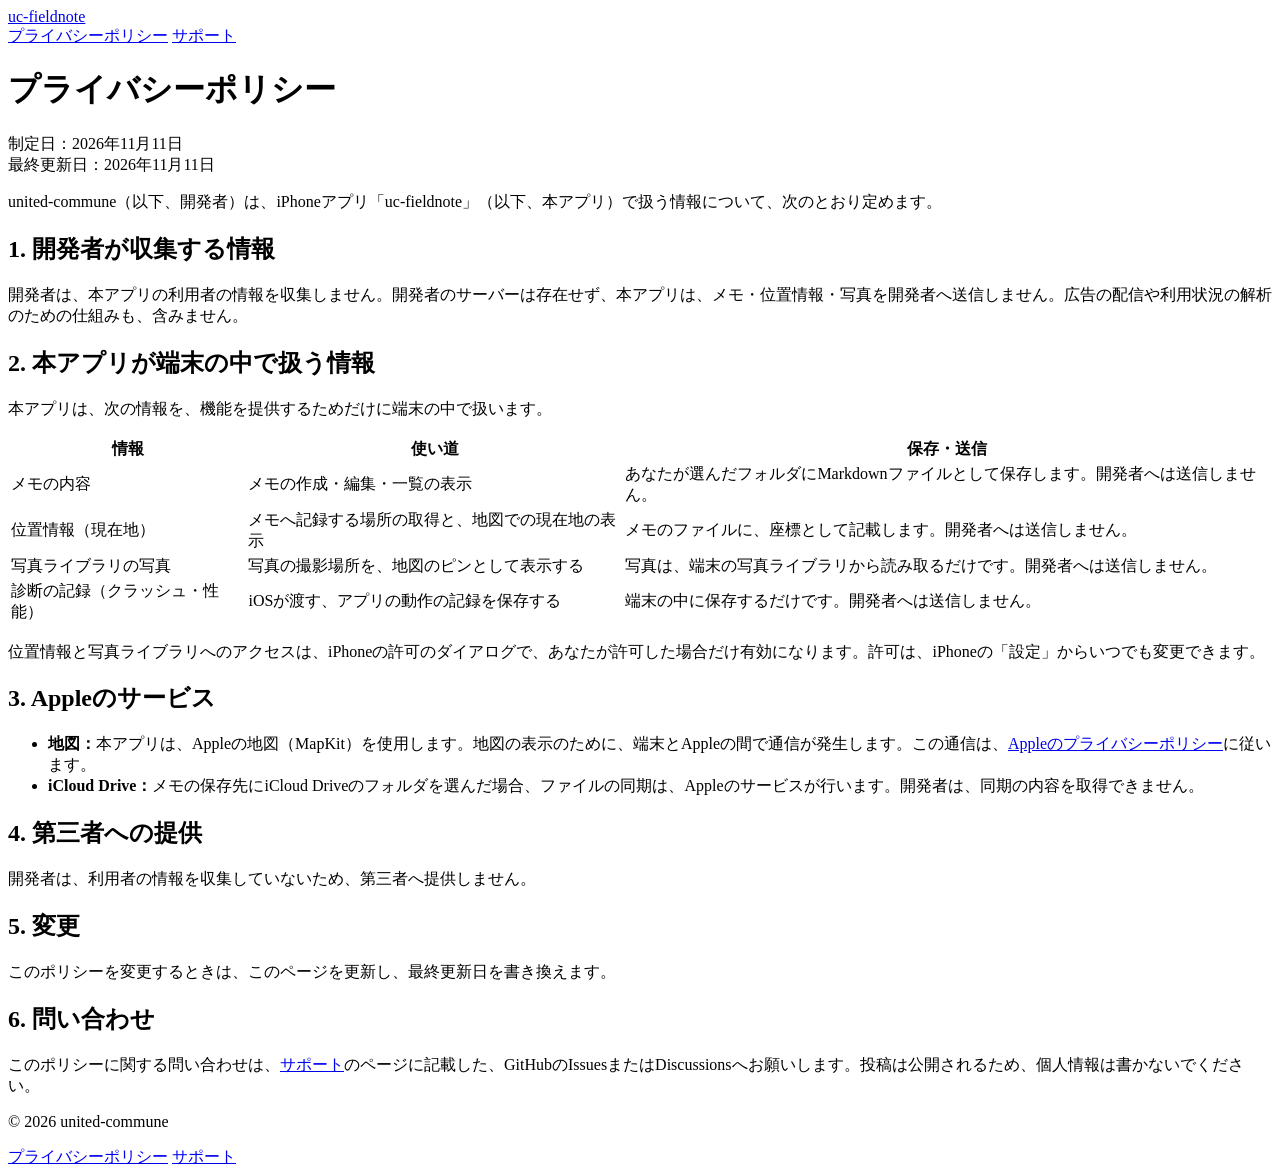
==== privacy/index.html @ 77fa2a26 "Add diagnostic records to the privacy policy Co-Authored-By: Claude Sonnet 5.5 <noreply@anthropic.co" ====
<!doctype html>
<html lang="ja">
<head>
<meta charset="utf-8">
<meta name="viewport" content="width=device-width, initial-scale=1">
<title>プライバシーポリシー | uc-fieldnote</title>
<meta name="description" content="uc-fieldnoteが扱う情報と、その使い道を説明します。">
<link rel="icon" href="../favicon.png" type="image/png">
<link rel="stylesheet" href="../style.css">
</head>
<body>
<header class="site-header">
<a class="brand" href="../index.html"><img src="../favicon.png" alt="">uc-fieldnote</a>
<nav>
<a href="../privacy/index.html">プライバシーポリシー</a>
<a href="../support/index.html">サポート</a>
</nav>
</header>
<main class="page">
<h1 class="page-title">プライバシーポリシー</h1>
<p class="lead">制定日：2026年11月11日<br>最終更新日：2026年11月11日</p>

<p>united-commune（以下、開発者）は、iPhoneアプリ「uc-fieldnote」（以下、本アプリ）で扱う情報について、次のとおり定めます。</p>

<h2>1. 開発者が収集する情報</h2>
<p>開発者は、本アプリの利用者の情報を収集しません。開発者のサーバーは存在せず、本アプリは、メモ・位置情報・写真を開発者へ送信しません。広告の配信や利用状況の解析のための仕組みも、含みません。</p>

<h2>2. 本アプリが端末の中で扱う情報</h2>
<p>本アプリは、次の情報を、機能を提供するためだけに端末の中で扱います。</p>
<table>
<thead><tr><th>情報</th><th>使い道</th><th>保存・送信</th></tr></thead>
<tbody>
<tr><td>メモの内容</td><td>メモの作成・編集・一覧の表示</td><td>あなたが選んだフォルダにMarkdownファイルとして保存します。開発者へは送信しません。</td></tr>
<tr><td>位置情報（現在地）</td><td>メモへ記録する場所の取得と、地図での現在地の表示</td><td>メモのファイルに、座標として記載します。開発者へは送信しません。</td></tr>
<tr><td>写真ライブラリの写真</td><td>写真の撮影場所を、地図のピンとして表示する</td><td>写真は、端末の写真ライブラリから読み取るだけです。開発者へは送信しません。</td></tr>
<tr><td>診断の記録（クラッシュ・性能）</td><td>iOSが渡す、アプリの動作の記録を保存する</td><td>端末の中に保存するだけです。開発者へは送信しません。</td></tr>
</tbody>
</table>
<p>位置情報と写真ライブラリへのアクセスは、iPhoneの許可のダイアログで、あなたが許可した場合だけ有効になります。許可は、iPhoneの「設定」からいつでも変更できます。</p>

<h2>3. Appleのサービス</h2>
<ul>
<li><strong>地図：</strong>本アプリは、Appleの地図（MapKit）を使用します。地図の表示のために、端末とAppleの間で通信が発生します。この通信は、<a href="https://www.apple.com/legal/privacy/jp/">Appleのプライバシーポリシー</a>に従います。</li>
<li><strong>iCloud Drive：</strong>メモの保存先にiCloud Driveのフォルダを選んだ場合、ファイルの同期は、Appleのサービスが行います。開発者は、同期の内容を取得できません。</li>
</ul>

<h2>4. 第三者への提供</h2>
<p>開発者は、利用者の情報を収集していないため、第三者へ提供しません。</p>

<h2>5. 変更</h2>
<p>このポリシーを変更するときは、このページを更新し、最終更新日を書き換えます。</p>

<h2>6. 問い合わせ</h2>
<p>このポリシーに関する問い合わせは、<a href="../support/index.html">サポート</a>のページに記載した、GitHubのIssuesまたはDiscussionsへお願いします。投稿は公開されるため、個人情報は書かないでください。</p>
</main>
<footer class="site-footer">
<p>&copy; 2026 united-commune</p>
<a href="../privacy/index.html">プライバシーポリシー</a>
<a href="../support/index.html">サポート</a>
</footer>
</body>
</html>
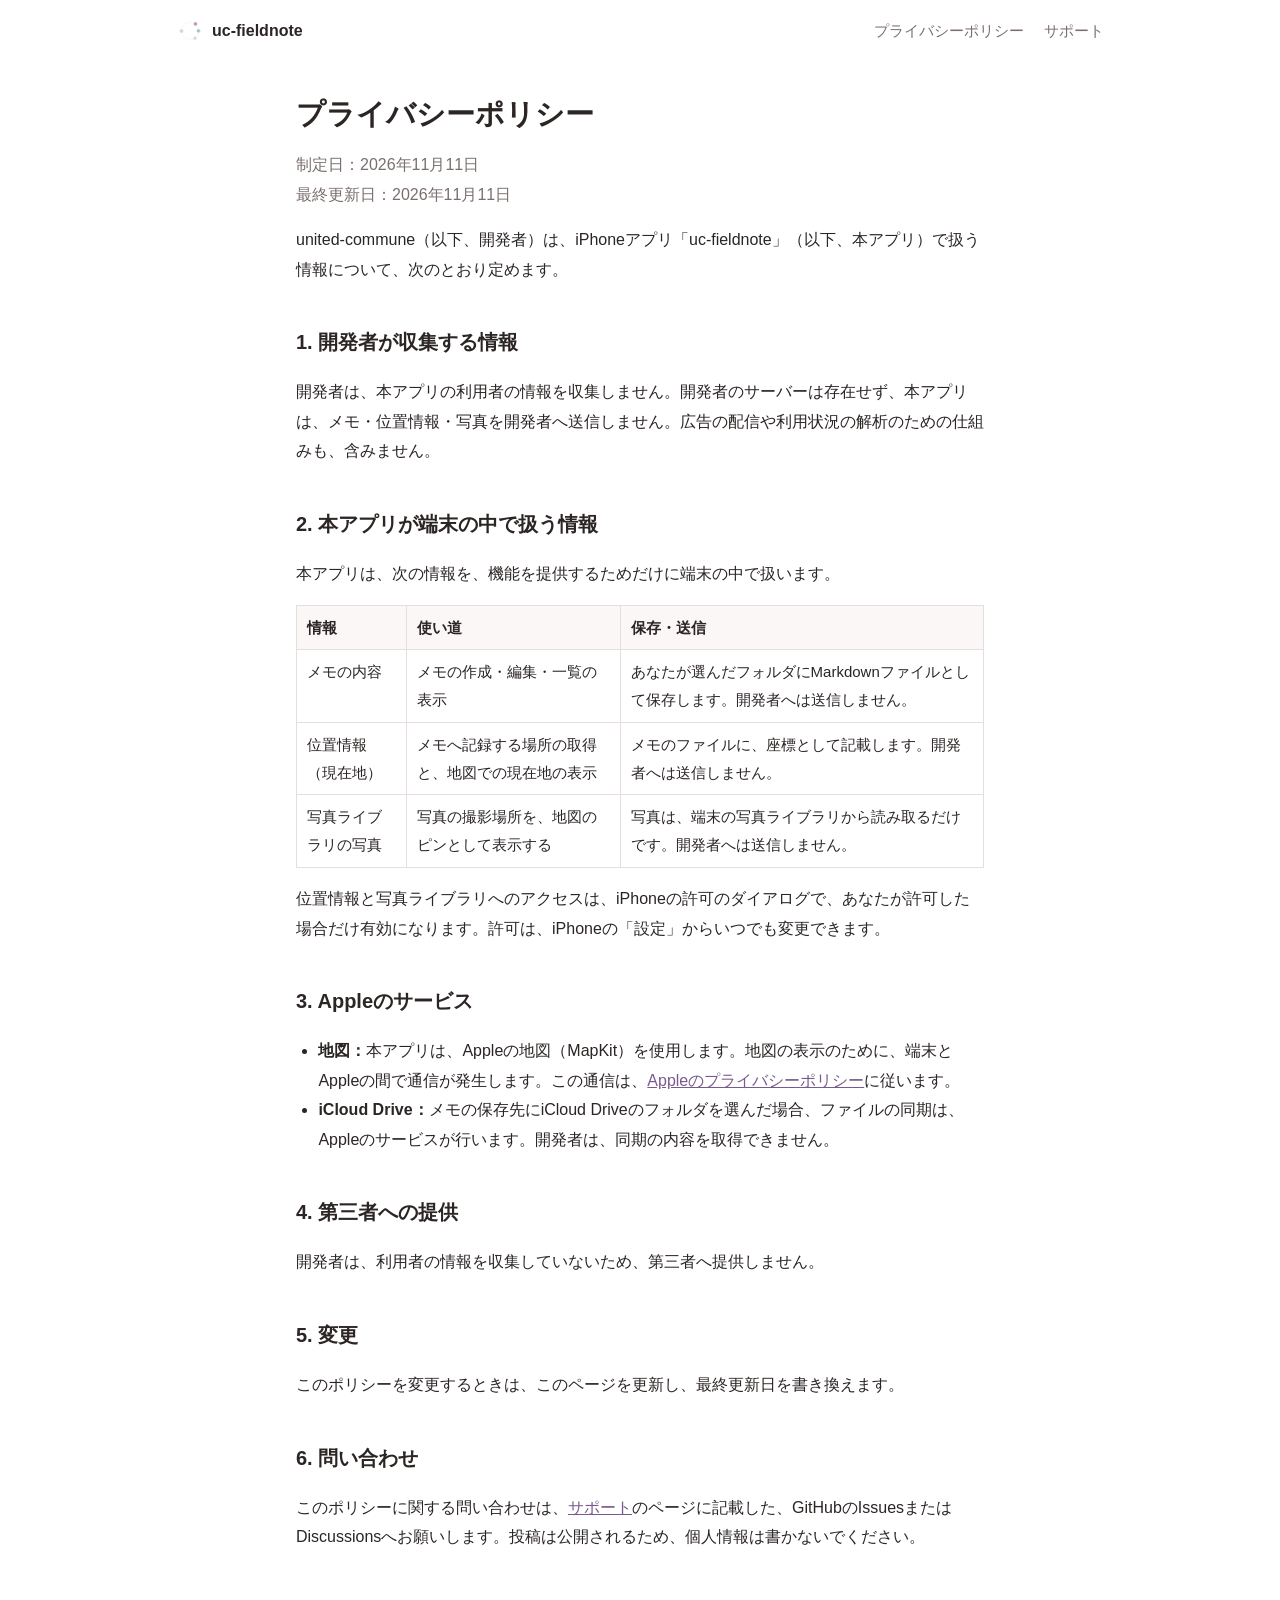
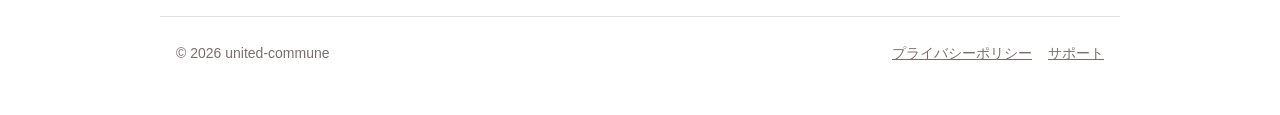
==== commit 4168ddc1: "Add the landing, privacy policy, and support pages Co-Authored-By: Claude Sonnet 5.5 <noreply@anthro" ====
--- a/privacy/index.html
+++ b/privacy/index.html
@@ -33,7 +33,6 @@
 <tr><td>メモの内容</td><td>メモの作成・編集・一覧の表示</td><td>あなたが選んだフォルダにMarkdownファイルとして保存します。開発者へは送信しません。</td></tr>
 <tr><td>位置情報（現在地）</td><td>メモへ記録する場所の取得と、地図での現在地の表示</td><td>メモのファイルに、座標として記載します。開発者へは送信しません。</td></tr>
 <tr><td>写真ライブラリの写真</td><td>写真の撮影場所を、地図のピンとして表示する</td><td>写真は、端末の写真ライブラリから読み取るだけです。開発者へは送信しません。</td></tr>
-<tr><td>診断の記録（クラッシュ・性能）</td><td>iOSが渡す、アプリの動作の記録を保存する</td><td>端末の中に保存するだけです。開発者へは送信しません。</td></tr>
 </tbody>
 </table>
 <p>位置情報と写真ライブラリへのアクセスは、iPhoneの許可のダイアログで、あなたが許可した場合だけ有効になります。許可は、iPhoneの「設定」からいつでも変更できます。</p>
--- a/style.css
+++ b/style.css
@@ -0,0 +1,190 @@
+/* アプリのアイコンの4色を、配色の基準にする */
+:root {
+  --bg: #ffffff;
+  --fg: #2b2524;
+  --muted: #7a6f6d;
+  --line: #e6dedc;
+  --accent: #7a5a8c;
+  --dot-purple: #b794b0;
+  --dot-teal: #a0c2ca;
+  --dot-pink: #efd0d2;
+  --dot-gray: #d4d4d4;
+  --band-from: #e8f1f3;
+  --band-to: #f8e9ea;
+  --card: #faf7f6;
+}
+@media (prefers-color-scheme: dark) {
+  :root {
+    --bg: #1d1a1a;
+    --fg: #f1eceb;
+    --muted: #b3a8a6;
+    --line: #3a3333;
+    --accent: #d2b3dd;
+    --band-from: #263236;
+    --band-to: #362a2c;
+    --card: #262121;
+  }
+}
+* { box-sizing: border-box; }
+html { -webkit-text-size-adjust: 100%; }
+body {
+  margin: 0;
+  background: var(--bg);
+  color: var(--fg);
+  font: 16px/1.85 -apple-system, BlinkMacSystemFont, "Hiragino Sans", "Noto Sans JP", sans-serif;
+}
+a { color: var(--accent); }
+img { max-width: 100%; height: auto; }
+
+/* ヘッダー */
+.site-header {
+  max-width: 960px;
+  margin: 0 auto;
+  padding: 16px;
+  display: flex;
+  align-items: center;
+  gap: 16px;
+}
+.site-header .brand {
+  display: flex;
+  align-items: center;
+  gap: 8px;
+  margin-right: auto;
+  font-weight: 700;
+  color: var(--fg);
+  text-decoration: none;
+}
+.site-header .brand img { width: 28px; height: 28px; border-radius: 6px; }
+.site-header nav { display: flex; gap: 20px; flex-wrap: wrap; font-size: 0.9375rem; }
+.site-header nav a { color: var(--muted); text-decoration: none; }
+.site-header nav a:hover { color: var(--fg); }
+
+/* トップ：アイコン・名前・説明 */
+.hero {
+  max-width: 960px;
+  margin: 0 auto;
+  padding: 32px 16px 48px;
+  display: flex;
+  align-items: center;
+  justify-content: center;
+  gap: 40px;
+}
+.hero img { width: 160px; height: 160px; border-radius: 36px; box-shadow: 0 4px 24px rgba(0, 0, 0, 0.08); }
+.hero h1 { font-size: 2.5rem; line-height: 1.2; margin: 0; }
+.hero .subtitle { margin: 8px 0 16px; color: var(--muted); }
+.hero .status {
+  display: inline-block;
+  margin: 0;
+  padding: 4px 16px;
+  border-radius: 999px;
+  background: var(--card);
+  border: 1px solid var(--line);
+  font-size: 0.9375rem;
+}
+
+/* スクリーンショットの帯 */
+.band {
+  background: linear-gradient(135deg, var(--band-from), var(--band-to));
+  padding: 48px 16px;
+}
+.band .shots {
+  max-width: 960px;
+  margin: 0 auto;
+  display: flex;
+  justify-content: center;
+  gap: 24px;
+  flex-wrap: wrap;
+}
+.band .shot {
+  width: 220px;
+  aspect-ratio: 9 / 19.5;
+  border-radius: 32px;
+  border: 1px solid var(--line);
+  background: var(--bg);
+  display: flex;
+  align-items: center;
+  justify-content: center;
+  color: var(--muted);
+  font-size: 0.875rem;
+  text-align: center;
+  padding: 16px;
+}
+.band .shot img { width: 100%; height: 100%; object-fit: cover; border-radius: 31px; }
+
+/* 本文 */
+main.page { max-width: 720px; margin: 0 auto; padding: 0 16px; }
+.lead-text { max-width: 720px; margin: 48px auto 0; padding: 0 16px; font-size: 1.25rem; text-align: center; }
+h1.page-title { font-size: 1.8rem; line-height: 1.4; margin: 32px 0 8px; }
+h2 { font-size: 1.25rem; margin: 40px 0 8px; }
+.lead { color: var(--muted); }
+ul { padding-left: 1.4em; }
+table { border-collapse: collapse; width: 100%; margin: 16px 0; font-size: 0.9375rem; }
+th, td { border: 1px solid var(--line); padding: 8px 10px; text-align: left; vertical-align: top; }
+th { font-weight: 600; background: var(--card); }
+
+/* 特長のカード */
+.features {
+  max-width: 960px;
+  margin: 32px auto 0;
+  padding: 0 16px;
+  display: grid;
+  grid-template-columns: repeat(3, 1fr);
+  gap: 16px;
+}
+.features section {
+  background: var(--card);
+  border-radius: 16px;
+  padding: 24px 20px;
+  border-top: 4px solid var(--dot-gray);
+}
+.features section:nth-child(1) { border-top-color: var(--dot-purple); }
+.features section:nth-child(2) { border-top-color: var(--dot-teal); }
+.features section:nth-child(3) { border-top-color: var(--dot-pink); }
+.features h2 { font-size: 1.0625rem; line-height: 1.5; margin: 0 0 8px; }
+.features p { margin: 0; font-size: 0.9375rem; color: var(--muted); }
+
+/* 連絡先のカード */
+.cards {
+  display: grid;
+  grid-template-columns: repeat(auto-fit, minmax(220px, 1fr));
+  gap: 16px;
+  margin: 24px 0 8px;
+}
+.cards section {
+  background: var(--card);
+  border-radius: 16px;
+  padding: 20px;
+  border-top: 4px solid var(--dot-gray);
+}
+.cards section:nth-child(1) { border-top-color: var(--dot-purple); }
+.cards section:nth-child(2) { border-top-color: var(--dot-teal); }
+.cards section:nth-child(3) { border-top-color: var(--dot-pink); }
+.cards h2 { font-size: 1.0625rem; margin: 0 0 8px; }
+.cards p { margin: 0 0 8px; font-size: 0.9375rem; color: var(--muted); }
+.cards p:last-child { margin: 0; color: var(--fg); overflow-wrap: anywhere; font-size: 0.875rem; }
+.note { color: var(--muted); font-size: 0.9375rem; }
+
+/* フッター */
+.site-footer {
+  max-width: 960px;
+  margin: 64px auto 0;
+  padding: 24px 16px 48px;
+  border-top: 1px solid var(--line);
+  color: var(--muted);
+  font-size: 0.875rem;
+  display: flex;
+  gap: 16px;
+  flex-wrap: wrap;
+}
+.site-footer p { margin: 0 auto 0 0; }
+.site-footer a { color: var(--muted); }
+
+@media (max-width: 720px) {
+  .hero { flex-direction: column; text-align: center; gap: 16px; padding-bottom: 32px; }
+  .hero img { width: 120px; height: 120px; border-radius: 27px; }
+  .hero h1 { font-size: 2rem; }
+  .features { grid-template-columns: 1fr; }
+  .band .shots { flex-wrap: nowrap; gap: 12px; }
+  .band .shot { width: calc((100% - 24px) / 3); border-radius: 16px; padding: 0; }
+  .band .shot img { border-radius: 15px; }
+}
